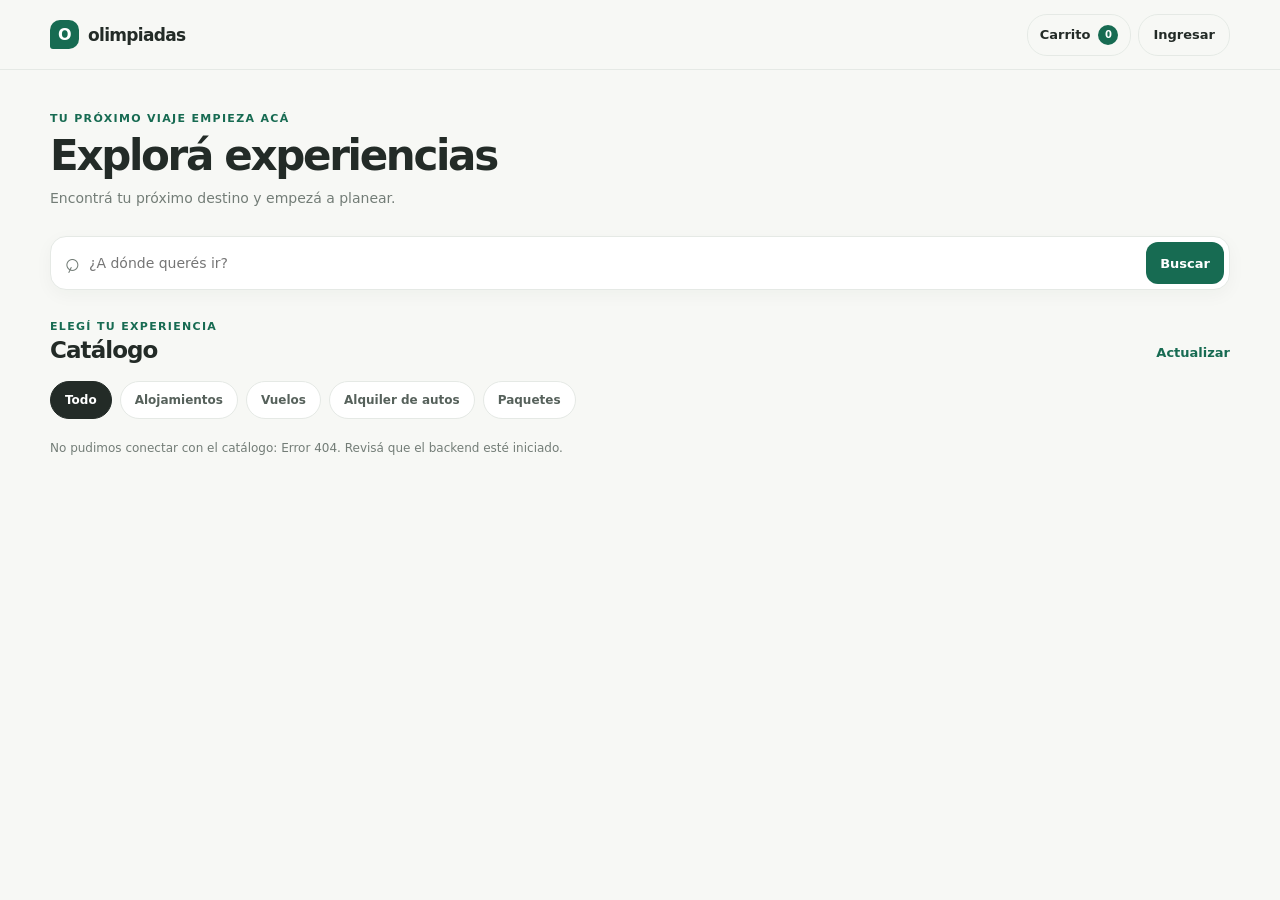
==== frontend/index.html @ d8699e3f "Add initial HTML structure and styles for the catalog interface - Created index.html with the main l" ====
<!doctype html>
<html lang="es">
  <head>
    <meta charset="utf-8">
    <meta name="viewport" content="width=device-width, initial-scale=1">
    <meta name="theme-color" content="#f7f7f4">
    <title>Olimpiadas · Catálogo</title>
    <link rel="stylesheet" href="styles.css">
    <script src="app.js" defer></script>
  </head>
  <body>
    <header class="topbar">
      <a class="brand" href="#inicio" aria-label="Olimpiadas, inicio">
        <span class="brand-mark" aria-hidden="true">O</span>
        <span>olimpiadas</span>
      </a>
      <div class="topbar-actions">
        <button class="button button-quiet admin-top-button" id="adminTopButton" type="button" hidden>Administrar</button>
        <button class="button button-quiet cart-button" id="cartButton" type="button">Carrito <span id="cartCount">0</span></button>
        <button class="button button-quiet account-button" id="accountButton" type="button">Ingresar</button>
      </div>
    </header>

    <main id="inicio">
      <section class="store-view" id="storeView" aria-labelledby="pageTitle">
        <div class="intro">
          <p class="eyebrow">Tu próximo viaje empieza acá</p>
          <h1 id="pageTitle">Explorá experiencias</h1>
          <p class="intro-copy">Encontrá tu próximo destino y empezá a planear.</p>
        </div>

        <form class="search" id="searchForm" role="search">
          <label class="sr-only" for="searchInput">Buscar destinos o experiencias</label>
          <span class="search-icon" aria-hidden="true">⌕</span>
          <input id="searchInput" type="search" placeholder="¿A dónde querés ir?" autocomplete="off">
          <button class="button button-primary search-submit" type="submit">Buscar</button>
        </form>

        <div class="section-heading">
          <div>
            <p class="eyebrow">Elegí tu experiencia</p>
            <h2>Catálogo</h2>
          </div>
          <button class="text-button" id="refreshButton" type="button">Actualizar</button>
        </div>

        <nav class="category-list" aria-label="Filtrar por tipo">
          <button class="category-chip is-selected" data-category="all" type="button">Todo</button>
          <button class="category-chip" data-category="accommodation" type="button">Alojamientos</button>
          <button class="category-chip" data-category="flight" type="button">Vuelos</button>
          <button class="category-chip" data-category="car_rental" type="button">Alquiler de autos</button>
          <button class="category-chip" data-category="package" type="button">Paquetes</button>
        </nav>

        <p class="status-message" id="catalogStatus" role="status">Cargando experiencias…</p>
        <section class="product-grid" id="productGrid" aria-label="Productos disponibles"></section>
        <div class="empty-state" id="emptyState" hidden>
          <span class="empty-icon" aria-hidden="true">⌕</span>
          <h2>No encontramos experiencias</h2>
          <p>Probá con otro destino o cambiá el filtro.</p>
        </div>
      </section>

      <section class="admin-view" id="adminView" hidden aria-labelledby="adminTitle">
        <div class="section-heading admin-heading">
          <div>
            <p class="eyebrow">Administración</p>
            <h1 id="adminTitle">Productos</h1>
          </div>
          <div class="admin-heading-actions">
            <button class="button button-quiet" id="refreshAdminButton" type="button">Actualizar</button>
            <button class="button button-primary" id="newProductButton" type="button">＋ Nuevo producto</button>
          </div>
        </div>
        <p class="status-message" id="adminStatus" role="status"></p>
        <section class="admin-products" id="adminProducts" aria-label="Administrar productos"></section>
      </section>
    </main>

    <nav class="mobile-nav" aria-label="Navegación principal">
      <a class="mobile-nav-item is-active" href="#inicio" id="homeNav"><span aria-hidden="true">⌂</span>Explorar</a>
      <button class="mobile-nav-item" id="manageNav" type="button"><span aria-hidden="true">▦</span>Productos</button>
    </nav>

    <dialog class="dialog" id="loginDialog" aria-labelledby="loginTitle">
      <form class="dialog-content" id="loginForm">
        <button class="dialog-close" data-close="loginDialog" type="button" aria-label="Cerrar">×</button>
        <p class="eyebrow">Administración</p>
        <h2 id="loginTitle">Ingresá a tu cuenta</h2>
        <p class="dialog-copy">Iniciá sesión para guardar y administrar tu carrito, o para gestionar el catálogo si sos Jefe de ventas.</p>
        <label class="field-label" for="loginEmail">Correo electrónico</label>
        <input class="text-input" id="loginEmail" name="email" type="email" autocomplete="username" required>
        <label class="field-label" for="loginPassword">Contraseña</label>
        <input class="text-input" id="loginPassword" name="password" type="password" autocomplete="current-password" required>
        <p class="form-message" id="loginMessage" role="alert"></p>
        <button class="button button-primary button-wide" type="submit">Ingresar</button>
        <p class="switch-auth">¿No tenés cuenta? <button class="text-button" id="openSignupButton" type="button">Registrate</button></p>
      </form>
    </dialog>

    <dialog class="dialog" id="signupDialog" aria-labelledby="signupTitle">
      <form class="dialog-content" id="signupForm">
        <button class="dialog-close" data-close="signupDialog" type="button" aria-label="Cerrar">×</button>
        <p class="eyebrow">Crear cuenta</p>
        <h2 id="signupTitle">Registrate para continuar</h2>
        <p class="dialog-copy">Tu cuenta guarda tu carrito para que puedas retomarlo después.</p>
        <label class="field-label" for="signupFirstName">Nombre</label>
        <input class="text-input" id="signupFirstName" name="first_name" autocomplete="given-name" required minlength="2" maxlength="100">
        <label class="field-label" for="signupLastName">Apellido</label>
        <input class="text-input" id="signupLastName" name="last_name" autocomplete="family-name" required minlength="2" maxlength="100">
        <label class="field-label" for="signupEmail">Correo electrónico</label>
        <input class="text-input" id="signupEmail" name="email" type="email" autocomplete="email" required>
        <label class="field-label" for="signupPhone">Teléfono (opcional)</label>
        <input class="text-input" id="signupPhone" name="phone" type="tel" autocomplete="tel" maxlength="50">
        <label class="field-label" for="signupPassword">Contraseña</label>
        <input class="text-input" id="signupPassword" name="password" type="password" autocomplete="new-password" required minlength="10" maxlength="128">
        <small>Usá al menos 10 caracteres.</small>
        <p class="form-message" id="signupMessage" role="alert"></p>
        <button class="button button-primary button-wide" type="submit">Crear cuenta</button>
        <p class="switch-auth">¿Ya tenés cuenta? <button class="text-button" id="openLoginButton" type="button">Iniciá sesión</button></p>
      </form>
    </dialog>

    <dialog class="dialog dialog-large" id="cartDialog" aria-labelledby="cartTitle">
      <div class="dialog-content cart-content">
        <button class="dialog-close" data-close="cartDialog" type="button" aria-label="Cerrar">×</button>
        <p class="eyebrow">Tu selección</p>
        <h2 id="cartTitle">Carrito</h2>
        <p class="cart-expiry" id="cartExpiry"></p>
        <p class="form-message" id="cartMessage" role="status"></p>
        <div class="cart-items" id="cartItems"></div>
        <div class="cart-empty" id="cartEmpty" hidden>Tu carrito está vacío. Explorá el catálogo y agregá una experiencia.</div>
        <div class="cart-footer" id="cartFooter">
          <div><span>Subtotal</span><strong id="cartTotals"></strong></div>
          <button class="button button-danger" id="clearCartButton" type="button">Vaciar carrito</button>
        </div>
      </div>
    </dialog>

    <dialog class="dialog dialog-large" id="productDialog" aria-labelledby="productDialogTitle">
      <form class="dialog-content product-form" id="productForm">
        <button class="dialog-close" data-close="productDialog" type="button" aria-label="Cerrar">×</button>
        <p class="eyebrow">Catálogo</p>
        <h2 id="productDialogTitle">Nuevo producto</h2>
        <input id="productId" type="hidden">
        <div class="form-grid">
          <label class="field"><span>Nombre</span><input class="text-input" id="productName" required maxlength="180"></label>
          <label class="field"><span>SKU</span><input class="text-input" id="productSku" required maxlength="60"></label>
          <label class="field"><span>Tipo</span>
            <select class="text-input" id="productType" required>
              <option value="accommodation">Alojamiento</option><option value="flight">Vuelo</option>
              <option value="car_rental">Alquiler de auto</option><option value="package">Paquete</option>
            </select>
          </label>
          <label class="field"><span>Destino</span><input class="text-input" id="productDestination" required maxlength="120"></label>
          <label class="field"><span>Precio</span><input class="text-input" id="productPrice" type="number" min="0" step="0.01" required></label>
          <label class="field"><span>Moneda</span><select class="text-input" id="productCurrency"><option value="ARS">ARS</option><option value="USD">USD</option></select></label>
          <label class="field"><span>Disponibilidad</span><select class="text-input" id="productAvailability"><option value="finite">Cantidad limitada</option><option value="unlimited">Ilimitada</option></select></label>
          <label class="field" id="stockField"><span>Cantidad disponible</span><input class="text-input" id="productStock" type="number" min="0" step="1" value="0"></label>
          <label class="field"><span>Fecha de inicio</span><input class="text-input" id="productStarts" type="date"></label>
          <label class="field"><span>Fecha de fin</span><input class="text-input" id="productEnds" type="date"></label>
          <label class="field field-full"><span>Descripción</span><textarea class="text-input" id="productDescription" rows="3"></textarea></label>
          <label class="field field-full"><span>Detalles adicionales (JSON)</span><textarea class="text-input" id="productDetails" rows="3" placeholder='{"incluye": ["Desayuno"]}'></textarea></label>
          <label class="field field-full"><span>Política de cancelación</span><textarea class="text-input" id="productCancellation" rows="2"></textarea></label>
          <label class="field field-full"><span>Texto alternativo para las nuevas imágenes</span><input class="text-input" id="productImageAlt" maxlength="180" placeholder="Descripción breve de las imágenes"></label>
          <label class="field field-full"><span>Imágenes</span><input class="text-input file-input" id="productImages" type="file" accept="image/jpeg,image/png,image/webp" multiple><small>JPG, PNG o WebP · hasta 5 MB por imagen</small></label>
          <div class="field field-full existing-images" id="existingImages"></div>
        </div>
        <p class="form-message" id="productMessage" role="alert"></p>
        <div class="form-actions">
          <button class="button button-quiet" data-close="productDialog" type="button">Cancelar</button>
          <button class="button button-primary" type="submit">Guardar producto</button>
        </div>
      </form>
    </dialog>

    <dialog class="dialog" id="detailDialog" aria-labelledby="detailTitle">
      <div class="dialog-content detail-content">
        <button class="dialog-close" data-close="detailDialog" type="button" aria-label="Cerrar">×</button>
        <div class="detail-image-wrap">
          <img id="detailImage" alt="">
          <button class="gallery-control gallery-previous" id="detailPrevious" type="button" aria-label="Imagen anterior">‹</button>
          <button class="gallery-control gallery-next" id="detailNext" type="button" aria-label="Imagen siguiente">›</button>
          <span class="image-count" id="detailImageCount"></span>
        </div>
        <div class="detail-body">
          <p class="eyebrow" id="detailType"></p>
          <h2 id="detailTitle"></h2>
          <p class="detail-destination" id="detailDestination"></p>
          <p class="detail-sku" id="detailSku"></p>
          <p id="detailDescription"></p>
          <p class="detail-price" id="detailPrice"></p>
          <p class="detail-stock" id="detailStock"></p>
          <p class="detail-dates" id="detailDates"></p>
          <section class="detail-extra" id="detailExtraSection" hidden>
            <h3>Detalles de la experiencia</h3>
            <dl id="detailExtra"></dl>
          </section>
          <section class="detail-extra" id="detailCancellationSection" hidden>
            <h3>Política de cancelación</h3>
            <p id="detailCancellation"></p>
          </section>
          <div class="detail-cart-actions">
            <label class="field"><span>Cantidad</span><input class="text-input" id="detailQuantity" type="number" min="1" value="1"></label>
            <button class="button button-primary" id="addToCartButton" type="button">Agregar al carrito</button>
          </div>
          <button class="button button-quiet" id="shareProductButton" type="button">Compartir producto</button>
        </div>
      </div>
    </dialog>

    <div class="toast" id="toast" role="status" aria-live="polite"></div>
  </body>
</html>
---- frontend/styles.css ----
:root {
  color-scheme: light;
  --ink: #232b27;
  --muted: #737d77;
  --line: #e5e9e5;
  --paper: #f7f8f5;
  --surface: #fff;
  --accent: #176b52;
  --accent-dark: #10543f;
  --accent-soft: #e7f2ed;
  --danger: #a63b3b;
  --radius: 18px;
  font-family: Inter, ui-sans-serif, system-ui, -apple-system, BlinkMacSystemFont, "Segoe UI", sans-serif;
  color: var(--ink);
  background: var(--paper);
  font-synthesis: none;
  text-rendering: optimizeLegibility;
  -webkit-font-smoothing: antialiased;
}

* { box-sizing: border-box; }
body { min-width: 320px; margin: 0; padding-bottom: 86px; }
button, input, select, textarea { font: inherit; }
button, a { -webkit-tap-highlight-color: transparent; }
button { color: inherit; }
a { color: inherit; text-decoration: none; }
[hidden] { display: none !important; }
.sr-only { position: absolute; width: 1px; height: 1px; padding: 0; margin: -1px; overflow: hidden; clip: rect(0,0,0,0); white-space: nowrap; border: 0; }

.topbar {
  position: sticky; z-index: 5; top: 0; display: flex; align-items: center; justify-content: space-between;
  height: 62px; padding: 0 18px; background: rgb(247 248 245 / 94%); border-bottom: 1px solid var(--line); backdrop-filter: blur(14px);
}
.brand { display: inline-flex; align-items: center; gap: 9px; font-size: 17px; font-weight: 750; letter-spacing: -.04em; }
.brand-mark { display: grid; width: 29px; height: 29px; place-items: center; color: white; background: var(--accent); border-radius: 10px 10px 10px 3px; font-size: 16px; }
.button { display: inline-flex; min-height: 44px; align-items: center; justify-content: center; gap: 7px; padding: 0 16px; border: 1px solid transparent; border-radius: 13px; cursor: pointer; font-size: 14px; font-weight: 650; transition: background .15s, transform .15s; }
.button:active { transform: scale(.98); }
.button-primary { color: white; background: var(--accent); }
.button-primary:hover { background: var(--accent-dark); }
.button-quiet { color: var(--ink); background: transparent; border-color: var(--line); }
.button-quiet:hover { background: white; }
.account-button { min-height: 42px; padding-inline: 14px; border-radius: 20px; font-size: 13px; }
.topbar-actions { display: flex; align-items: center; gap: 7px; }
.admin-top-button { min-height: 40px; padding-inline: 12px; border-radius: 20px; font-size: 12px; }
.cart-button { min-height: 42px; gap: 8px; padding-inline: 12px; border-radius: 20px; font-size: 13px; }
.cart-button span { display: grid; min-width: 20px; height: 20px; place-items: center; padding-inline: 4px; color: white; background: var(--accent); border-radius: 99px; font-size: 10px; }
.button-wide { width: 100%; margin-top: 5px; }
.button:disabled { cursor: not-allowed; opacity: .5; }

main { width: min(100% - 32px, 1180px); margin: 0 auto; }
.store-view { padding: 27px 0 30px; }
.intro { margin: 0 0 22px; }
.eyebrow { margin: 0 0 7px; color: var(--accent); font-size: 11px; font-weight: 750; letter-spacing: .12em; text-transform: uppercase; }
h1, h2, p { overflow-wrap: anywhere; }
h1 { margin: 0; font-size: clamp(26px, 7vw, 42px); line-height: 1.12; letter-spacing: -.055em; }
h2 { margin: 0; font-size: 23px; line-height: 1.2; letter-spacing: -.04em; }
.intro-copy { max-width: 430px; margin: 9px 0 0; color: var(--muted); font-size: 14px; line-height: 1.5; }
.search { display: flex; height: 54px; align-items: center; gap: 9px; padding: 5px; background: var(--surface); border: 1px solid var(--line); border-radius: 16px; box-shadow: 0 5px 18px rgb(25 49 38 / 4%); }
.search-icon { padding-left: 8px; color: var(--muted); font-size: 26px; line-height: 1; transform: rotate(-20deg); }
.search input { width: 100%; min-width: 0; height: 42px; padding: 0; border: 0; outline: 0; background: transparent; font-size: 14px; }
.search-submit { min-height: 42px; padding-inline: 13px; border-radius: 12px; font-size: 13px; }
.section-heading { display: flex; align-items: end; justify-content: space-between; gap: 12px; margin: 30px 0 16px; }
.section-heading .eyebrow { margin-bottom: 4px; }
.text-button { padding: 8px 0 5px 10px; color: var(--accent); background: none; border: 0; cursor: pointer; font-size: 13px; font-weight: 650; }
.category-list { display: flex; gap: 8px; margin: 0 -16px 18px; padding: 0 16px 4px; overflow-x: auto; scrollbar-width: none; }
.category-list::-webkit-scrollbar { display: none; }
.category-chip { flex: 0 0 auto; min-height: 38px; padding: 0 14px; color: #56615b; background: white; border: 1px solid var(--line); border-radius: 99px; cursor: pointer; font-size: 12px; font-weight: 600; }
.category-chip.is-selected { color: white; background: var(--ink); border-color: var(--ink); }
.status-message { min-height: 18px; margin: 0 0 13px; color: var(--muted); font-size: 12px; }
.product-grid { display: grid; grid-template-columns: 1fr; gap: 14px; }
.product-card { min-width: 0; overflow: hidden; background: white; border: 1px solid var(--line); border-radius: var(--radius); box-shadow: 0 4px 15px rgb(25 49 38 / 3%); }
.product-image-wrap { position: relative; aspect-ratio: 1.42; overflow: hidden; background: #e7ece8; }
.product-image { display: block; width: 100%; height: 100%; object-fit: cover; }
.image-placeholder { display: grid; width: 100%; height: 100%; place-items: center; color: #779185; background: linear-gradient(145deg, #e8eee9, #dbe6df); font-size: 42px; }
.image-badge { position: absolute; top: 11px; left: 11px; padding: 6px 9px; color: #34443b; background: rgb(255 255 255 / 90%); border-radius: 99px; font-size: 10px; font-weight: 700; }
.product-card-body { padding: 14px 14px 15px; }
.product-destination { margin: 0 0 5px; color: var(--muted); font-size: 11px; font-weight: 600; }
.product-name { display: -webkit-box; min-height: 42px; margin: 0; overflow: hidden; font-size: 16px; line-height: 1.35; letter-spacing: -.025em; -webkit-box-orient: vertical; -webkit-line-clamp: 2; }
.product-card-footer { display: flex; align-items: end; justify-content: space-between; gap: 8px; margin-top: 14px; }
.product-price { margin: 0; font-size: 17px; font-weight: 750; letter-spacing: -.04em; }
.product-price small { color: var(--muted); font-size: 10px; font-weight: 550; letter-spacing: 0; }
.stock-label { display: block; margin-top: 3px; color: var(--muted); font-size: 10px; }
.card-details { min-height: 38px; padding-inline: 12px; border-radius: 11px; font-size: 12px; }
.empty-state { padding: 48px 12px; text-align: center; }
.empty-icon { color: #a6b3ab; font-size: 35px; }
.empty-state h2 { margin-top: 8px; font-size: 18px; }
.empty-state p { color: var(--muted); font-size: 13px; }

.mobile-nav { position: fixed; z-index: 10; right: 0; bottom: 0; left: 0; display: flex; justify-content: space-around; padding: 8px max(18px, env(safe-area-inset-left)) calc(8px + env(safe-area-inset-bottom)); background: rgb(255 255 255 / 96%); border-top: 1px solid var(--line); backdrop-filter: blur(15px); }
.mobile-nav-item { display: flex; min-width: 88px; min-height: 48px; flex-direction: column; align-items: center; justify-content: center; gap: 2px; color: #828c85; background: none; border: 0; cursor: pointer; font-size: 10px; font-weight: 600; }
.mobile-nav-item span { font-size: 19px; line-height: 1; }
.mobile-nav-item.is-active { color: var(--accent); }

.admin-view { min-height: 65vh; padding: 30px 0; }
.admin-heading { align-items: center; margin-top: 0; }
.admin-heading h1 { font-size: 29px; }
.admin-heading .button { padding-inline: 12px; font-size: 12px; }
.admin-products { display: grid; gap: 10px; }
.admin-card { display: grid; grid-template-columns: 68px minmax(0, 1fr); gap: 12px; padding: 10px; background: white; border: 1px solid var(--line); border-radius: 15px; }
.admin-thumb { width: 68px; height: 68px; overflow: hidden; background: var(--accent-soft); border-radius: 11px; }
.admin-thumb img { width: 100%; height: 100%; object-fit: cover; }
.admin-card-info { min-width: 0; align-self: center; }
.admin-card-info h3 { margin: 0 0 4px; font-size: 14px; }
.admin-meta { margin: 0; color: var(--muted); font-size: 11px; }
.admin-card-actions { display: flex; grid-column: 1 / -1; gap: 8px; padding-top: 2px; }
.admin-card-actions .button { min-height: 36px; flex: 1; padding-inline: 10px; font-size: 12px; }
.button-danger { color: var(--danger); background: white; border-color: #efdada; }
.button-success { color: var(--accent); background: var(--accent-soft); }
.product-inactive { opacity: .62; }

.dialog { width: min(100% - 24px, 480px); max-height: min(90dvh, 850px); padding: 0; overflow: auto; color: var(--ink); background: white; border: 0; border-radius: 22px; box-shadow: 0 22px 80px rgb(15 34 24 / 24%); }
.dialog::backdrop { background: rgb(20 31 25 / 50%); backdrop-filter: blur(3px); }
.dialog-large { width: min(100% - 20px, 700px); }
.dialog-content { position: relative; padding: 25px 20px 20px; }
.dialog-content h2 { padding-right: 28px; font-size: 23px; }
.dialog-copy { margin: 9px 0 20px; color: var(--muted); font-size: 13px; line-height: 1.5; }
.switch-auth { margin: 17px 0 0; color: var(--muted); text-align: center; font-size: 12px; }
.switch-auth .text-button { padding: 0 2px; }
.dialog-close { position: absolute; z-index: 2; top: 13px; right: 13px; display: grid; width: 36px; height: 36px; place-items: center; color: #526057; background: rgb(255 255 255 / 92%); border: 1px solid var(--line); border-radius: 50%; cursor: pointer; font-size: 23px; line-height: 1; }
.field-label, .field > span { display: block; margin: 14px 0 6px; font-size: 12px; font-weight: 650; }
.text-input { width: 100%; min-height: 46px; padding: 10px 12px; color: var(--ink); background: white; border: 1px solid #dfe5e0; border-radius: 11px; outline: none; font-size: 14px; }
.text-input:focus { border-color: var(--accent); box-shadow: 0 0 0 3px rgb(23 107 82 / 10%); }
textarea.text-input { min-height: 80px; resize: vertical; }
.field small { display: block; margin-top: 6px; color: var(--muted); font-size: 11px; }
.file-input { padding: 8px; font-size: 12px; }
.existing-images > span { display: block; margin: 10px 0 8px; font-size: 12px; font-weight: 650; }
.existing-image-list { display: flex; flex-wrap: wrap; gap: 9px; }
.existing-image-item { display: flex; align-items: center; gap: 7px; padding: 5px; border: 1px solid var(--line); border-radius: 12px; }
.existing-image-item img { width: 48px; height: 48px; object-fit: cover; border-radius: 8px; }
.existing-image-item .button { min-height: 32px; padding-inline: 9px; font-size: 11px; }
.form-grid { display: grid; grid-template-columns: 1fr; gap: 0 12px; margin-top: 9px; }
.field { min-width: 0; }
.form-message { min-height: 17px; margin: 9px 0 2px; color: var(--danger); font-size: 12px; }
.form-actions { display: flex; gap: 9px; justify-content: end; padding-top: 6px; }
.form-actions .button { min-width: 112px; }
.detail-content { padding: 0; }
.detail-image-wrap { position: relative; aspect-ratio: 1.18; overflow: hidden; background: var(--accent-soft); }
.detail-image-wrap img { width: 100%; height: 100%; object-fit: cover; }
.image-count { position: absolute; right: 12px; bottom: 12px; padding: 5px 9px; color: white; background: rgb(0 0 0 / 55%); border-radius: 99px; font-size: 11px; }
.detail-body { padding: 20px; }
.detail-body h2 { margin-bottom: 5px; }
.detail-body > p:not(.eyebrow):not(.detail-price):not(.detail-stock) { color: #5f6a63; font-size: 13px; line-height: 1.6; }
.detail-destination { margin: 0 0 15px; color: var(--muted); font-size: 12px; }
.detail-price { margin: 18px 0 4px; font-size: 22px; font-weight: 750; }
.detail-stock { margin: 0; color: var(--muted); font-size: 12px; }
.detail-sku, .detail-dates { margin: 5px 0; color: var(--muted); font-size: 12px; }
.detail-extra { margin: 18px 0; padding-top: 14px; border-top: 1px solid var(--line); }
.detail-extra h3 { margin: 0 0 9px; font-size: 14px; }
.detail-extra > p { margin: 0; color: #5f6a63; font-size: 12px; line-height: 1.6; white-space: pre-line; }
.detail-extra dl { display: grid; grid-template-columns: minmax(92px, .7fr) 1.3fr; gap: 7px 12px; margin: 0; font-size: 12px; }
.detail-extra dt { color: var(--muted); font-weight: 650; text-transform: capitalize; }
.detail-extra dd { min-width: 0; margin: 0; line-height: 1.5; overflow-wrap: anywhere; }
.detail-extra ul { margin: 0; padding-left: 18px; }
.detail-cart-actions { display: flex; align-items: end; gap: 10px; margin: 18px 0 12px; }
.detail-cart-actions .field { width: 92px; }
.detail-cart-actions .field > span { margin-top: 0; }
.detail-cart-actions .text-input { min-height: 44px; }
.detail-cart-actions .button { flex: 1; }
.gallery-control { position: absolute; top: 50%; display: grid; width: 38px; height: 38px; place-items: center; color: var(--ink); background: rgb(255 255 255 / 90%); border: 0; border-radius: 50%; cursor: pointer; font-size: 24px; transform: translateY(-50%); }
.gallery-previous { left: 10px; }
.gallery-next { right: 10px; }
.admin-heading-actions { display: flex; gap: 8px; }
.cart-content h2 { margin-bottom: 4px; }
.cart-expiry { margin: 0 0 9px; color: var(--muted); font-size: 11px; }
.cart-items { display: grid; gap: 9px; }
.cart-item { display: grid; grid-template-columns: 58px minmax(0, 1fr); align-items: center; gap: 10px; padding: 10px 0; border-bottom: 1px solid var(--line); }
.cart-item-image { width: 58px; height: 58px; object-fit: cover; background: var(--accent-soft); border-radius: 10px; }
.cart-item-info { min-width: 0; }
.cart-item-info h3 { margin: 0 0 3px; font-size: 13px; }
.cart-item-info p { margin: 2px 0; color: var(--muted); font-size: 10px; }
.cart-item-controls { display: flex; grid-column: 1 / -1; align-items: center; gap: 10px; }
.cart-item-controls .button { min-height: 34px; width: 36px; padding: 0; border-radius: 9px; }
.cart-item-controls .text-button { margin-left: auto; }
.cart-line-total { grid-column: 1 / -1; justify-self: end; font-size: 13px; }
.cart-empty { padding: 26px 10px; color: var(--muted); text-align: center; font-size: 13px; }
.cart-footer { display: flex; flex-wrap: wrap; align-items: center; justify-content: space-between; gap: 14px; padding-top: 16px; }
.cart-footer > div { display: grid; gap: 5px; color: var(--muted); font-size: 11px; }
.cart-footer strong { color: var(--ink); font-size: 16px; }
.cart-footer #cartTotals { display: flex; flex-wrap: wrap; gap: 8px; }
.cart-footer .button { min-height: 38px; font-size: 12px; }
.toast { position: fixed; z-index: 20; right: 16px; bottom: 84px; left: 16px; width: fit-content; max-width: calc(100% - 32px); margin: auto; padding: 12px 16px; color: white; background: #26332c; border-radius: 12px; box-shadow: 0 6px 25px rgb(0 0 0 / 18%); opacity: 0; pointer-events: none; transform: translateY(12px); transition: .2s; font-size: 13px; }
.toast.is-visible { opacity: 1; transform: translateY(0); }

@media (min-width: 560px) {
  body { padding-bottom: 28px; }
  .topbar { height: 70px; padding-inline: max(24px, calc((100vw - 1180px) / 2)); }
  main { width: min(100% - 48px, 1180px); }
  .store-view { padding-top: 42px; }
  .product-grid { grid-template-columns: repeat(2, minmax(0, 1fr)); gap: 18px; }
  .category-list { margin-inline: 0; padding-inline: 0; }
  .mobile-nav { display: none; }
  .toast { bottom: 22px; }
  .form-grid { grid-template-columns: repeat(2, minmax(0, 1fr)); }
  .field-full { grid-column: 1 / -1; }
  .detail-content { display: grid; grid-template-columns: 1fr 1fr; min-height: 330px; }
  .detail-image-wrap { height: 100%; min-height: 330px; aspect-ratio: auto; }
  .detail-body { align-self: center; padding: 28px; }
  .cart-item { grid-template-columns: 64px minmax(0, 1fr) auto auto; }
  .cart-item-image { width: 64px; height: 64px; }
  .cart-item-controls { grid-column: auto; }
  .cart-line-total { grid-column: auto; min-width: 100px; }
}
@media (min-width: 900px) {
  .intro { margin-bottom: 27px; }
  .product-grid { grid-template-columns: repeat(3, minmax(0, 1fr)); gap: 20px; }
  .product-image-wrap { aspect-ratio: 1.48; }
  .product-card-body { padding: 17px; }
  .product-name { font-size: 17px; }
  .admin-products { grid-template-columns: repeat(2, minmax(0, 1fr)); }
  .admin-card { grid-template-columns: 76px minmax(0, 1fr) auto; align-items: center; }
  .admin-thumb { width: 76px; height: 76px; }
  .admin-card-actions { grid-column: auto; flex-direction: column; }
  .admin-card-actions .button { min-width: 80px; }
}
@media (prefers-reduced-motion: reduce) { *, *::before, *::after { scroll-behavior: auto !important; transition-duration: .01ms !important; } }
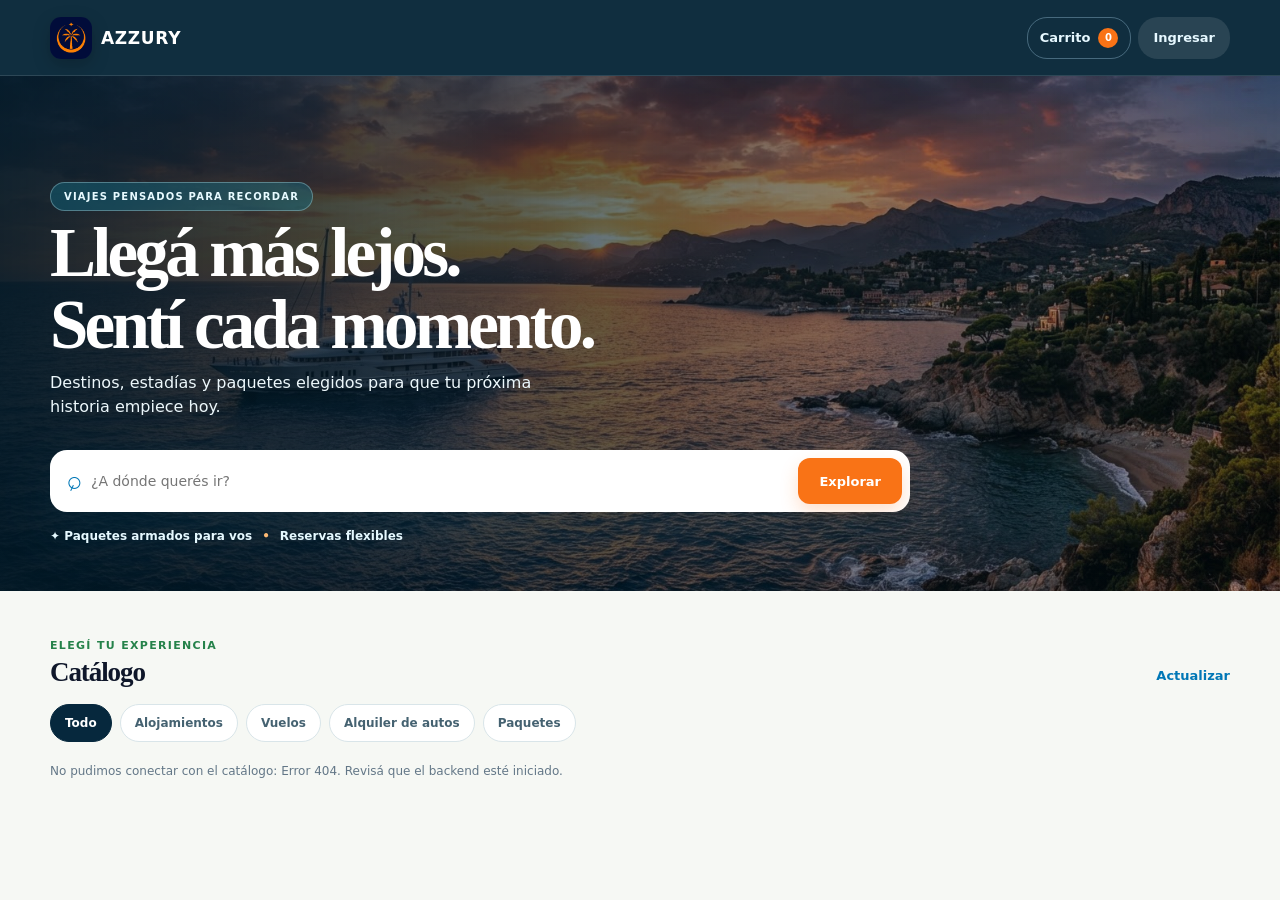
==== commit a3209b50: "feat: add user profile page with data fetching and reservation management" ====
--- a/frontend/index.html
+++ b/frontend/index.html
@@ -11,30 +11,33 @@
   <body>
     <header class="topbar">
       <a class="brand" href="#inicio" aria-label="Olimpiadas, inicio">
-        <span class="brand-mark" aria-hidden="true">O</span>
-        <span>olimpiadas</span>
+        <img class="brand-logo" src="img/logo_192x192 .png" alt="" aria-hidden="true">
+        <span>Azzury</span>
       </a>
       <div class="topbar-actions">
         <button class="button button-quiet admin-top-button" id="adminTopButton" type="button" hidden>Administrar</button>
-        <button class="button button-quiet cart-button" id="cartButton" type="button">Carrito <span id="cartCount">0</span></button>
+        <a class="button button-quiet cart-button" id="cartButton" href="cart.html">Carrito <span id="cartCount">0</span></a>
         <button class="button button-quiet account-button" id="accountButton" type="button">Ingresar</button>
       </div>
     </header>
 
     <main id="inicio">
       <section class="store-view" id="storeView" aria-labelledby="pageTitle">
-        <div class="intro">
-          <p class="eyebrow">Tu próximo viaje empieza acá</p>
-          <h1 id="pageTitle">Explorá experiencias</h1>
-          <p class="intro-copy">Encontrá tu próximo destino y empezá a planear.</p>
-        </div>
-
-        <form class="search" id="searchForm" role="search">
-          <label class="sr-only" for="searchInput">Buscar destinos o experiencias</label>
-          <span class="search-icon" aria-hidden="true">⌕</span>
-          <input id="searchInput" type="search" placeholder="¿A dónde querés ir?" autocomplete="off">
-          <button class="button button-primary search-submit" type="submit">Buscar</button>
-        </form>
+        <section class="hero-shell">
+          <div class="intro">
+            <p class="eyebrow">Viajes pensados para recordar</p>
+            <h1 id="pageTitle">Llegá más lejos.<br>Sentí cada momento.</h1>
+            <p class="intro-copy">Destinos, estadías y paquetes elegidos para que tu próxima historia empiece hoy.</p>
+          </div>
+
+          <form class="search" id="searchForm" role="search">
+            <label class="sr-only" for="searchInput">Buscar destinos o experiencias</label>
+            <span class="search-icon" aria-hidden="true">⌕</span>
+            <input id="searchInput" type="search" placeholder="¿A dónde querés ir?" autocomplete="off">
+            <button class="button button-primary search-submit" type="submit">Explorar</button>
+          </form>
+          <p class="hero-trust">✦ Paquetes armados para vos <span>•</span> Reservas flexibles</p>
+        </section>
 
         <div class="section-heading">
           <div>
@@ -152,6 +155,7 @@
               <option value="car_rental">Alquiler de auto</option><option value="package">Paquete</option>
             </select>
           </label>
+          <label class="field field-full package-components-field" id="packageComponentsField" hidden><span>Servicios incluidos</span><select class="text-input" id="packageComponents" multiple size="5" aria-describedby="packageComponentsHelp"></select><small id="packageComponentsHelp">Elegí los vuelos, alojamientos o autos que forman parte del paquete.</small></label>
           <label class="field"><span>Destino</span><input class="text-input" id="productDestination" required maxlength="120"></label>
           <label class="field"><span>Precio</span><input class="text-input" id="productPrice" type="number" min="0" step="0.01" required></label>
           <label class="field"><span>Moneda</span><select class="text-input" id="productCurrency"><option value="ARS">ARS</option><option value="USD">USD</option></select></label>
--- a/frontend/styles.css
+++ b/frontend/styles.css
@@ -49,7 +49,7 @@
 
 main { width: min(100% - 32px, 1180px); margin: 0 auto; }
 .store-view { padding: 27px 0 30px; }
-.intro { margin: 0 0 22px; }
+.intro { margin: 0 0 22px; /* background-image: url("img/intro-bg.jpg"); background-position: right bottom; background-repeat: no-repeat;*/ }
 .eyebrow { margin: 0 0 7px; color: var(--accent); font-size: 11px; font-weight: 750; letter-spacing: .12em; text-transform: uppercase; }
 h1, h2, p { overflow-wrap: anywhere; }
 h1 { margin: 0; font-size: clamp(26px, 7vw, 42px); line-height: 1.12; letter-spacing: -.055em; }
@@ -77,10 +77,10 @@
 .product-destination { margin: 0 0 5px; color: var(--muted); font-size: 11px; font-weight: 600; }
 .product-name { display: -webkit-box; min-height: 42px; margin: 0; overflow: hidden; font-size: 16px; line-height: 1.35; letter-spacing: -.025em; -webkit-box-orient: vertical; -webkit-line-clamp: 2; }
 .product-card-footer { display: flex; align-items: end; justify-content: space-between; gap: 8px; margin-top: 14px; }
-.product-price { margin: 0; font-size: 17px; font-weight: 750; letter-spacing: -.04em; }
+.product-price { margin: 0; font-size: 17px; font-weight: 750; letter-spacing: -.04em; color:#10543f; }
 .product-price small { color: var(--muted); font-size: 10px; font-weight: 550; letter-spacing: 0; }
 .stock-label { display: block; margin-top: 3px; color: var(--muted); font-size: 10px; }
-.card-details { min-height: 38px; padding-inline: 12px; border-radius: 11px; font-size: 12px; }
+.card-details { min-height: 58px; padding-inline: 22px; border-radius: 11px; font-size: 15px; }
 .empty-state { padding: 48px 12px; text-align: center; }
 .empty-icon { color: #a6b3ab; font-size: 35px; }
 .empty-state h2 { margin-top: 8px; font-size: 18px; }
@@ -123,6 +123,8 @@
 textarea.text-input { min-height: 80px; resize: vertical; }
 .field small { display: block; margin-top: 6px; color: var(--muted); font-size: 11px; }
 .file-input { padding: 8px; font-size: 12px; }
+.package-components-field select { min-height: 132px; padding: 6px; }
+.package-components-field option { padding: 8px; border-radius: 6px; }
 .existing-images > span { display: block; margin: 10px 0 8px; font-size: 12px; font-weight: 650; }
 .existing-image-list { display: flex; flex-wrap: wrap; gap: 9px; }
 .existing-image-item { display: flex; align-items: center; gap: 7px; padding: 5px; border: 1px solid var(--line); border-radius: 12px; }
@@ -178,6 +180,18 @@
 .cart-footer strong { color: var(--ink); font-size: 16px; }
 .cart-footer #cartTotals { display: flex; flex-wrap: wrap; gap: 8px; }
 .cart-footer .button { min-height: 38px; font-size: 12px; }
+.cart-page-main { width: min(100% - 32px, 980px); margin: 0 auto; padding: 26px 0 42px; }
+.back-link { display: inline-block; margin-bottom: 22px; color: var(--accent); font-size: 13px; font-weight: 650; }
+.cart-page-heading { display: flex; align-items: end; justify-content: space-between; gap: 14px; margin-bottom: 18px; }
+.cart-page-heading h1 { font-size: clamp(28px, 8vw, 43px); }
+.cart-page-layout { display: grid; gap: 18px; }
+.cart-page-items { padding: 2px 14px; background: white; border: 1px solid var(--line); border-radius: var(--radius); }
+.cart-summary { display: grid; gap: 9px; align-content: start; padding: 20px; background: var(--accent-soft); border-radius: var(--radius); }
+.cart-summary > span, .cart-summary p, .cart-summary small { color: var(--muted); font-size: 12px; }
+.cart-summary strong { display: flex; flex-wrap: wrap; gap: 8px; color: var(--ink); font-size: 23px; letter-spacing: -.04em; }
+.cart-summary p { margin: 2px 0 4px; }
+.cart-empty-page { max-width: 480px; padding: 48px 20px; margin: 44px auto; text-align: center; background: white; border: 1px solid var(--line); border-radius: var(--radius); }
+.cart-empty-page > span { color: var(--accent); font-size: 35px; }.cart-empty-page h2 { margin: 10px 0; }.cart-empty-page p { margin: 0 0 20px; color: var(--muted); font-size: 13px; }
 .toast { position: fixed; z-index: 20; right: 16px; bottom: 84px; left: 16px; width: fit-content; max-width: calc(100% - 32px); margin: auto; padding: 12px 16px; color: white; background: #26332c; border-radius: 12px; box-shadow: 0 6px 25px rgb(0 0 0 / 18%); opacity: 0; pointer-events: none; transform: translateY(12px); transition: .2s; font-size: 13px; }
 .toast.is-visible { opacity: 1; transform: translateY(0); }
 
@@ -190,6 +204,7 @@
   .category-list { margin-inline: 0; padding-inline: 0; }
   .mobile-nav { display: none; }
   .toast { bottom: 22px; }
+  .cart-page-main { width: min(100% - 48px, 980px); padding-top: 42px; }
   .form-grid { grid-template-columns: repeat(2, minmax(0, 1fr)); }
   .field-full { grid-column: 1 / -1; }
   .detail-content { display: grid; grid-template-columns: 1fr 1fr; min-height: 330px; }
@@ -200,8 +215,9 @@
   .cart-item-controls { grid-column: auto; }
   .cart-line-total { grid-column: auto; min-width: 100px; }
 }
+@media (min-width: 760px) { .cart-page-layout { grid-template-columns: minmax(0, 1fr) 300px; align-items: start; }.cart-summary { position: sticky; top: 88px; }.cart-page-items .cart-item { grid-template-columns: 64px minmax(0, 1fr) auto auto; }.cart-page-items .cart-item-controls, .cart-page-items .cart-line-total { grid-column: auto; } }
 @media (min-width: 900px) {
-  .intro { margin-bottom: 27px; }
+  .intro { margin-bottom: 27px;}
   .product-grid { grid-template-columns: repeat(3, minmax(0, 1fr)); gap: 20px; }
   .product-image-wrap { aspect-ratio: 1.48; }
   .product-card-body { padding: 17px; }
@@ -213,3 +229,47 @@
   .admin-card-actions .button { min-width: 80px; }
 }
 @media (prefers-reduced-motion: reduce) { *, *::before, *::after { scroll-behavior: auto !important; transition-duration: .01ms !important; } }
+
+.brand-logo {
+  width: 52px;
+  height: 52px;
+  object-fit: cover;
+  border-radius: 6px;
+}
+
+/* Lenguaje visual inspirado en la referencia: viaje editorial, océano profundo y acento cálido. */
+:root { --ink: #06283d; --muted: #637787; --line: #dce7eb; --paper: #f6f8f4; --surface: #fff; --accent: #0077b6; --accent-dark: #005b8d; --accent-soft: #e9f6fb; --sunset: #f97316; --radius: 18px; font-family: "DM Sans", Inter, ui-sans-serif, system-ui, sans-serif; }
+body { background: var(--paper); }
+.topbar { height: 68px; background: rgb(4 35 53 / 95%); border-color: rgb(255 255 255 / 12%); }
+.brand { color: white; font-size: 17px; letter-spacing: .04em; text-transform: uppercase; }
+.brand-logo { width: 42px; height: 42px; border-radius: 11px; box-shadow: 0 6px 18px rgb(0 0 0 / 22%); }
+.button-quiet { color: #e6f8ff; border-color: rgb(186 230 253 / 32%); }
+.button-quiet:hover { color: white; background: rgb(255 255 255 / 12%); }
+.cart-button span { background: var(--sunset); }
+.account-button { border-color: transparent; background: rgb(255 255 255 / 10%); }
+.button-primary { background: var(--sunset); box-shadow: 0 8px 18px rgb(249 115 22 / 22%); }
+.button-primary:hover { background: #e5600a; }
+.store-view { padding-top: 0; }
+.hero-shell { position: relative; isolation: isolate; min-height: 490px; margin: 0 calc((100vw - min(100vw - 32px, 1180px)) / -2); padding: 76px max(16px, calc((100vw - 1180px) / 2)) 36px; overflow: hidden; color: white; background: linear-gradient(90deg, rgb(2 25 38 / 90%), rgb(2 25 38 / 60%) 48%, rgb(2 25 38 / 20%)), url("img/intro-bg.jpg") center / cover; }
+.hero-shell > * { position: relative; z-index: 1; }
+.intro { max-width: 660px; margin: 0; }
+.hero-shell .eyebrow { display: inline-block; padding: 8px 13px; color: #e7faff; background: rgb(14 116 144 / 40%); border: 1px solid rgb(207 250 254 / 32%); border-radius: 99px; font-size: 10px; }
+.hero-shell h1 { max-width: 610px; color: white; font-family: Georgia, "Times New Roman", serif; font-size: clamp(39px, 8vw, 69px); font-weight: 700; line-height: 1.04; letter-spacing: -.055em; }
+.hero-shell .intro-copy { max-width: 540px; color: #edf8fc; font-size: 16px; line-height: 1.55; }
+.search { max-width: 860px; height: auto; min-height: 62px; margin-top: 30px; padding: 8px; border: 0; border-radius: 17px; box-shadow: 0 20px 60px rgb(1 55 80 / 30%); }
+.search-icon { color: var(--accent); }.search-submit { min-height: 46px; padding-inline: 20px; }
+.hero-trust { display: flex; flex-wrap: wrap; gap: 10px; margin: 17px 0 0; color: #e6f9ff; font-size: 12px; font-weight: 600; }.hero-trust span { color: #fdba74; }
+.section-heading { margin-top: 48px; }.eyebrow { color: #25824a; }
+h2 { font-family: Georgia, "Times New Roman", serif; color: #0f172a; font-size: 27px; }
+.category-chip { color: #456271; border-color: #d9e5e9; }.category-chip.is-selected { background: var(--ink); border-color: var(--ink); }
+.product-card { border-color: #dce7eb; box-shadow: 0 6px 20px rgb(5 52 72 / 6%); transition: transform .22s ease, box-shadow .22s ease; }.product-card:hover { box-shadow: 0 20px 38px rgb(5 52 72 / 15%); transform: translateY(-5px); }
+.image-badge { color: #006b9d; background: #e4f6fc; }.product-destination { color: #25824a; text-transform: uppercase; letter-spacing: .08em; }.product-name { color: #0f172a; font-family: Georgia, "Times New Roman", serif; font-size: 18px; }.product-price { color: #03699c; }.card-details { color: white; background: var(--accent); border-color: var(--accent); }.card-details:hover { color: white; background: var(--accent-dark); }
+.mobile-nav { background: rgb(4 35 53 / 96%); border-color: rgb(255 255 255 / 12%); }.mobile-nav-item { color: #b9d8e5; }.mobile-nav-item.is-active { color: white; }
+.dialog { border-radius: 20px; }.detail-price { color: #03699c; }.text-button { color: var(--accent); }
+.cart-summary { background: #eaf6fa; }.cart-page-heading h1 { font-family: Georgia, "Times New Roman", serif; color: #0f172a; }
+@media (min-width: 560px) { .topbar { height: 76px; }.hero-shell { margin-inline: calc((100vw - min(100vw - 48px, 1180px)) / -2); padding-top: 106px; padding-bottom: 48px; }.hero-shell .search { display: flex; } }
+@media (max-width: 559px) { .topbar-actions { gap: 5px; }.cart-button, .account-button { min-width: auto; min-height: 40px; padding-inline: 10px; font-size: 12px; font-weight: 750; }.cart-button::before { content: "🛒"; font-size: 14px; }.account-button::before { content: "◉"; font-size: 13px; }.cart-button span { font-size: 10px; }.hero-shell { min-height: 510px; padding-top: 64px; background-image: linear-gradient(180deg, rgb(2 25 38 / 52%), rgb(2 25 38 / 92%)), url("img/intro-bg.jpg"); }.search { align-items: center; }.hero-shell h1 { font-size: clamp(38px, 12vw, 55px); }.product-card:hover { transform: none; } }
+
+.profile-main { width: min(100% - 32px, 1000px); margin: 0 auto; padding: 30px 0 54px; }.profile-hero { display: flex; align-items: center; gap: 16px; padding: 22px; color: white; background: linear-gradient(115deg, #06283d, #0077b6); border-radius: var(--radius); }.profile-hero h1 { color: white; font-family: Georgia, "Times New Roman", serif; font-size: clamp(29px, 7vw, 45px); }.profile-hero p:last-child { margin: 7px 0 0; color: #d9f3ff; font-size: 13px; }.profile-hero .eyebrow { color: #bcecff; }.profile-avatar { display: grid; width: 62px; height: 62px; flex: 0 0 auto; place-items: center; color: #06324b; background: #dff5fc; border-radius: 50%; font-weight: 800; }.profile-grid { display: grid; gap: 16px; margin-top: 16px; }.profile-card { padding: 20px; background: white; border: 1px solid var(--line); border-radius: var(--radius); }.profile-data { display: grid; grid-template-columns: 82px 1fr; gap: 12px; margin: 16px 0 0; font-size: 14px; }.profile-data dt { color: var(--muted); }.profile-data dd { margin: 0; font-weight: 650; }.profile-card-heading { display: flex; align-items: start; justify-content: space-between; gap: 12px; }.reservation-count { padding: 6px 9px; color: #006b9d; background: #e4f6fc; border-radius: 99px; font-size: 11px; font-weight: 750; }.reservation-card { margin-top: 15px; padding: 14px 0 0; border-top: 1px solid var(--line); }.reservation-top, .reservation-total, .reservation-card li { display: flex; align-items: center; justify-content: space-between; gap: 12px; }.reservation-number { display: block; font-size: 13px; font-weight: 750; }.reservation-top time, .reservation-card small { color: var(--muted); font-size: 11px; }.reservation-status { padding: 5px 8px; border-radius: 99px; font-size: 10px; font-weight: 750; }.status-confirmed { color: #176b52; background: #e7f5ed; }.status-pending_payment, .status-refund_pending { color: #9a5300; background: #fff2df; }.status-cancelled, .status-refunded { color: #a63b3b; background: #fceaea; }.reservation-card ul { display: grid; gap: 9px; padding: 0; margin: 13px 0; list-style: none; font-size: 12px; }.reservation-card li span { display: grid; gap: 2px; }.reservation-total { padding: 12px 0; border-top: 1px solid var(--line); font-size: 13px; }.profile-empty { padding: 34px 10px 12px; text-align: center; }.profile-empty > span { color: var(--accent); font-size: 30px; }.profile-empty h3 { margin: 9px 0; font-family: Georgia, serif; }.profile-empty p { max-width: 320px; margin: 0 auto 18px; color: var(--muted); font-size: 13px; }
+@media (min-width: 560px) { .profile-main { width: min(100% - 48px, 1000px); padding-top: 42px; }.profile-hero { padding: 30px; }.profile-grid { grid-template-columns: minmax(230px, .7fr) minmax(0, 1.4fr); align-items: start; }.profile-reservations { min-height: 280px; } }
+.cancel-reservation { display: block; margin: 4px 0 0 auto; color: var(--danger); font-size: 12px; }
